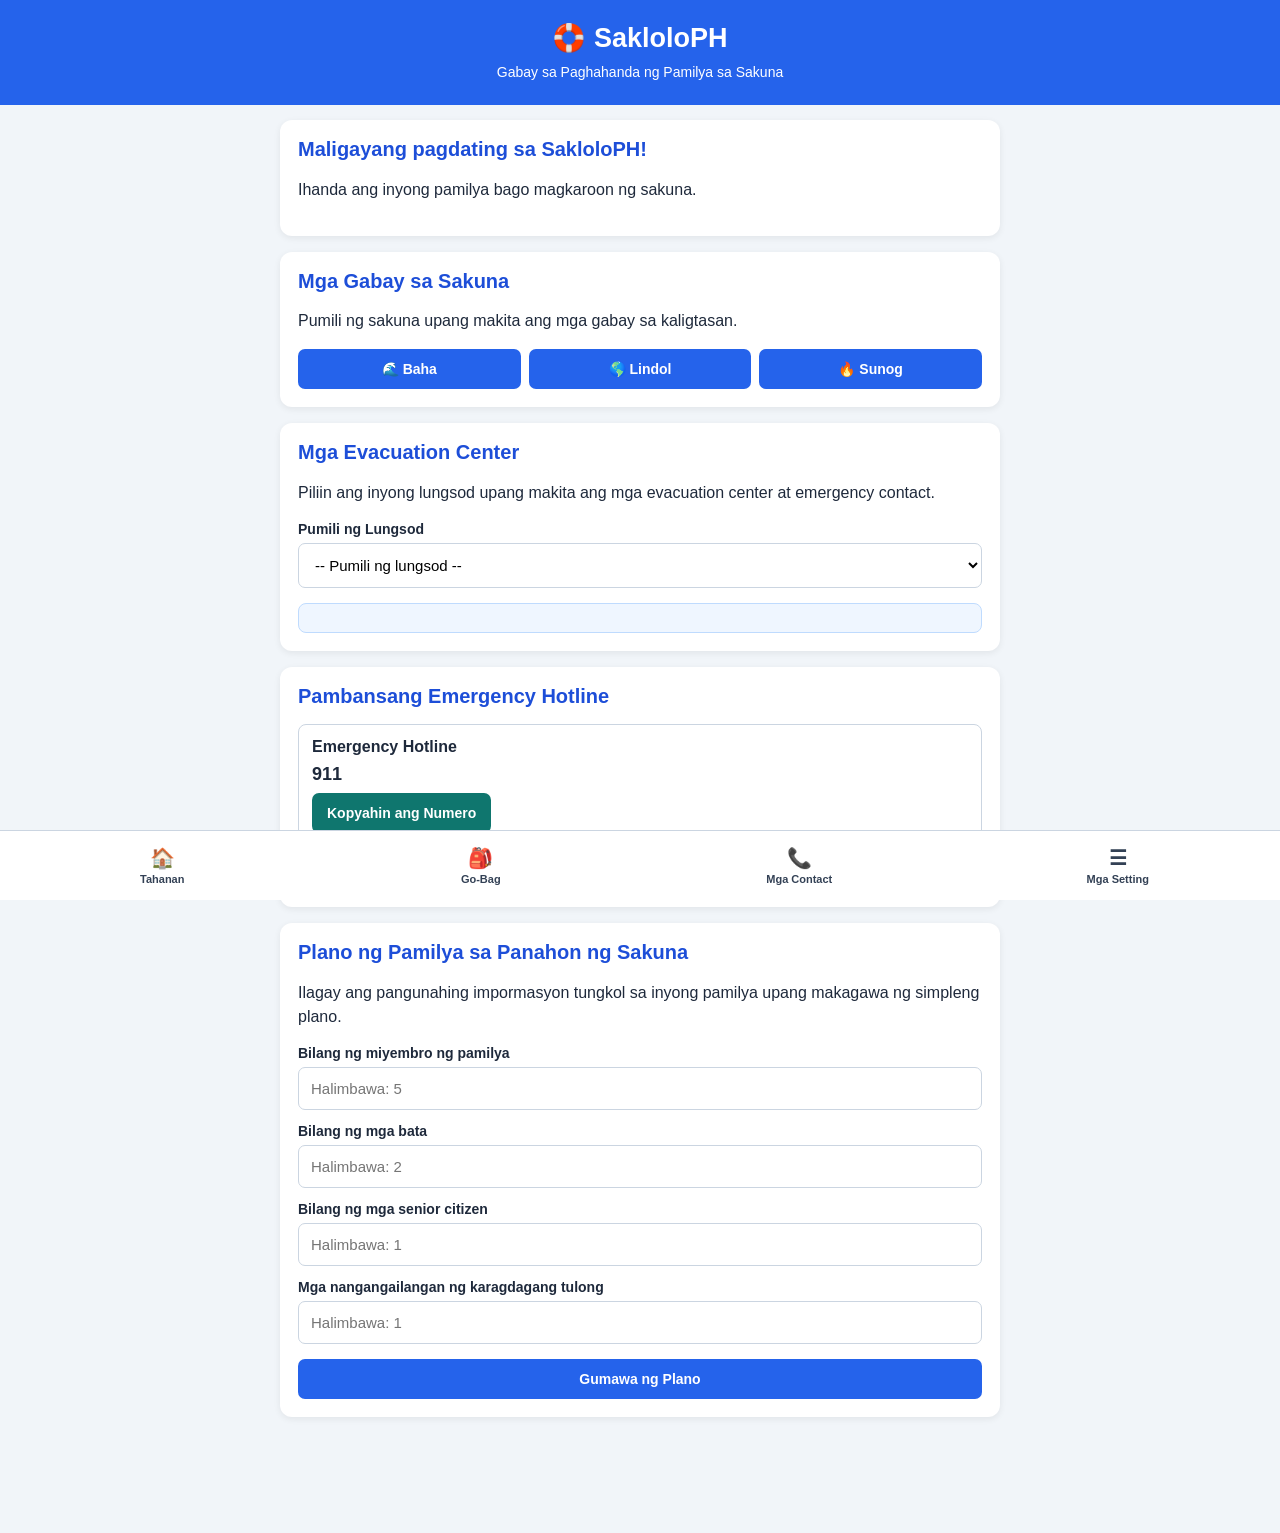
==== SKL App/index.html @ 6798d82d "Add files via upload" ====
<!DOCTYPE html>
<html lang="en">
<head>
    <meta charset="UTF-8">
    <meta name="viewport" content="width=device-width, initial-scale=1.0">
    <meta name="theme-color" content="#2563eb">
    <title>SakloloPH</title>
    <link rel="stylesheet" href="./style.css">
    <link rel="manifest" href="./manifest.json">
</head>

<body>

<header class="app-header">
    <h1>🛟 SakloloPH</h1>
    <p id="app-subtitle">Gabay sa Paghahanda ng Pamilya sa Sakuna</p>
</header>

<main>

    <section id="home-page" class="page active">

        <div class="panel">
            <h2 id="welcome-title">Maligayang pagdating sa SakloloPH!</h2>
            <p id="welcome-description">Ihanda ang inyong pamilya bago magkaroon ng sakuna.</p>
        </div>

        <div class="panel">
            <h2 id="guides-title">Mga Gabay sa Sakuna</h2>
            <p id="guides-description">Pumili ng sakuna upang makita ang mga gabay sa kaligtasan.</p>

            <div class="emergency-buttons">
                <button type="button" onclick="showGuide('flood')" id="flood-button">🌊 Baha</button>
                <button type="button" onclick="showGuide('earthquake')" id="earthquake-button">🌎 Lindol</button>
                <button type="button" onclick="showGuide('fire')" id="fire-button">🔥 Sunog</button>
            </div>

            <div id="guide-result" class="result-box hidden"></div>
        </div>

        <div class="panel">
            <h2 id="centers-title">Mga Evacuation Center</h2>
            <p id="centers-description">Piliin ang inyong lungsod upang makita ang mga evacuation center at kanilang mga emergency contact.</p>

            <label for="city-select" id="city-label">Pumili ng Lungsod</label>

            <select id="city-select" onchange="showCityCenters()">
                <option value="">-- Pumili ng lungsod --</option>
                <option value="makati">Lungsod ng Makati</option>
                <option value="sjdm">Lungsod ng San Jose del Monte, Bulacan</option>
            </select>

            <div id="city-result" class="result-box"></div>
            <div id="center-details" class="result-box hidden"></div>
        </div>

        <div class="panel">
            <h2 id="national-hotlines-title">Pambansang Emergency Hotline</h2>

            <div class="hotline-card">
                <strong id="emergency-hotline-label">Emergency Hotline</strong>
                <p>911</p>
                <button type="button" class="copy-button"
                    onclick="copyText('911')" id="copy-national-button">
                    Kopyahin ang Numero
                </button>
            </div>

            <p class="small-note" id="national-hotline-note">
                Tiyaking tama at napapanahon ang mga numero bago gamitin sa oras ng sakuna.
            </p>
        </div>

        <div class="panel">
            <h2 id="plan-title">Plano ng Pamilya sa Panahon ng Sakuna</h2>
            <p id="plan-description">Ilagay ang pangunahing impormasyon tungkol sa inyong pamilya upang makagawa ng simpleng plano.</p>

            <label for="family-count" id="family-label">Bilang ng miyembro ng pamilya</label>
            <input type="number" id="family-count" min="1" placeholder="Halimbawa: 5">

            <label for="children-count" id="children-label">Bilang ng mga bata</label>
            <input type="number" id="children-count" min="0" placeholder="Halimbawa: 2">

            <label for="elderly-count" id="elderly-label">Bilang ng mga senior citizen</label>
            <input type="number" id="elderly-count" min="0" placeholder="Halimbawa: 1">

            <label for="assistance-count" id="assistance-label">Mga nangangailangan ng karagdagang tulong</label>
            <input type="number" id="assistance-count" min="0" placeholder="Halimbawa: 1">

            <button type="button" onclick="generatePlan()" id="generate-plan-button">
                Gumawa ng Plano
            </button>

            <div id="plan-result" class="result-box hidden"></div>
        </div>

    </section>


    <section id="gobag-page" class="page">

        <div class="panel">
            <h2 id="gobag-title">🎒 Checklist ng Emergency Go-Bag</h2>
            <p id="gobag-description">Lagyan ng tsek ang mga gamit na mayroon na kayo. Awtomatikong mase-save ang inyong progreso sa device na ito.</p>

            <div class="progress-area">
                <p id="gobag-progress">0 na gamit ang naihanda</p>
                <div class="progress-track">
                    <div id="gobag-progress-bar"></div>
                </div>
            </div>

            <div class="checklist">
                <h3 id="food-heading">Pagkain at Tubig</h3>
                <label><input type="checkbox" data-en="Drinking water" data-fil="Inuming tubig"> Inuming tubig</label>
                <label><input type="checkbox" data-en="Ready-to-eat food" data-fil="Pagkaing hindi na kailangang lutuin"> Pagkaing hindi na kailangang lutuin</label>
                <label><input type="checkbox" data-en="Biscuits or energy bars" data-fil="Biskwit o energy bar"> Biskwit o energy bar</label>
                <label><input type="checkbox" data-en="Can opener and utensils" data-fil="Pambukas ng de-lata at mga kubyertos"> Pambukas ng de-lata at mga kubyertos</label>

                <h3 id="health-heading">Kalusugan at Kaligtasan</h3>
                <label><input type="checkbox" data-en="First-aid kit" data-fil="Kagamitang pangunang lunas"> Kagamitang pangunang lunas</label>
                <label><input type="checkbox" data-en="Personal medicines" data-fil="Mga personal na gamot"> Mga personal na gamot</label>
                <label><input type="checkbox" data-en="Face masks" data-fil="Mga face mask"> Mga face mask</label>
                <label><input type="checkbox" data-en="Alcohol or hand sanitizer" data-fil="Alkohol o hand sanitizer"> Alkohol o hand sanitizer</label>
                <label><input type="checkbox" data-en="Hygiene supplies" data-fil="Mga gamit sa personal na kalinisan"> Mga gamit sa personal na kalinisan</label>

                <h3 id="equipment-heading">Mga Kagamitang Pang-emergency</h3>
                <label><input type="checkbox" data-en="Flashlight" data-fil="Flashlight"> Flashlight</label>
                <label><input type="checkbox" data-en="Extra batteries" data-fil="Ekstrang baterya"> Ekstrang baterya</label>
                <label><input type="checkbox" data-en="Power bank" data-fil="Power bank"> Power bank</label>
                <label><input type="checkbox" data-en="Whistle" data-fil="Pito"> Pito</label>
                <label><input type="checkbox" data-en="Battery-powered radio" data-fil="Radyo na de-baterya"> Radyo na de-baterya</label>

                <h3 id="documents-heading">Mahahalagang Dokumento at Personal na Gamit</h3>
                <label><input type="checkbox" data-en="Copies of important documents" data-fil="Mga kopya ng mahahalagang dokumento"> Mga kopya ng mahahalagang dokumento</label>
                <label><input type="checkbox" data-en="Emergency contact list" data-fil="Listahan ng emergency contact"> Listahan ng emergency contact</label>
                <label><input type="checkbox" data-en="Extra clothes" data-fil="Ekstrang damit"> Ekstrang damit</label>
                <label><input type="checkbox" data-en="Cash in small bills" data-fil="Pera na may maliliit na denominasyon"> Pera na may maliliit na denominasyon</label>
                <label><input type="checkbox" data-en="Waterproof bag" data-fil="Supot o bag na hindi pinapasok ng tubig"> Supot o bag na hindi pinapasok ng tubig</label>
            </div>

            <button type="button" class="secondary-button" onclick="resetGoBag()" id="reset-gobag-button">
                I-reset ang Checklist
            </button>
        </div>

    </section>


    <section id="contacts-page" class="page">

        <div class="panel">
            <h2 id="contacts-title">📞 Mga Emergency Contact ng Pamilya</h2>
            <p id="contacts-description">I-save ang mahahalagang numero ng inyong pamilya at mga pinagkakatiwalaang tao.</p>

            <form id="contact-form">
                <label for="contact-name" id="contact-name-label">Pangalan</label>
                <input type="text" id="contact-name" required placeholder="Halimbawa: Nanay">

                <label for="contact-number" id="contact-number-label">Numero ng Telepono</label>
                <input type="tel" id="contact-number" required placeholder="Halimbawa: 09XXXXXXXXX">

                <label for="contact-relationship" id="contact-relationship-label">Relasyon</label>
                <input type="text" id="contact-relationship" placeholder="Halimbawa: Magulang">

                <button type="submit" id="add-contact-button">Magdagdag ng Contact</button>
            </form>

            <div id="contact-list"></div>
        </div>

    </section>


    <section id="settings-page" class="page">

        <div class="panel">
            <h2 id="settings-title">⚙️ Mga Setting</h2>

            <label for="language-select" id="language-label">Wika / Language</label>

            <select id="language-select" onchange="changeLanguage()">
                <option value="en">English</option>
                <option value="fil">Filipino</option>
            </select>
        </div>

        <div class="panel">
            <h2 id="about-title">Tungkol sa SakloloPH</h2>
            <p id="about-description">
                Ang SakloloPH ay isang offline na gabay sa paghahanda ng pamilya sa panahon ng sakuna. Nagbibigay ito ng mga gabay sa kaligtasan, plano ng pamilya, checklist ng Go-Bag, at mga emergency contact.
            </p>
            <p id="about-warning">
                Ito ay isang prototype para sa proyekto ng mag-aaral. Kailangang kumpirmahin sa lokal na pamahalaan ang mga lokasyon ng evacuation center at mga numero ng hotline.
            </p>
        </div>

        <div class="panel">
            <h2 id="offline-title">Paggamit Nang Walang Internet</h2>
            <p id="offline-description">
                Buksan muna ang app habang may internet upang ma-save ang mga pangunahing file nito.
            </p>
            <p id="offline-storage">
                Ang mga contact, piniling wika, at progreso ng Go-Bag ay naka-save sa browser ng device na ito.
            </p>
        </div>

    </section>

</main>


<nav class="bottom-nav">
    <button type="button" onclick="showPage('home-page')">
        🏠<span id="nav-home">Home</span>
    </button>

    <button type="button" onclick="showPage('gobag-page')">
        🎒<span id="nav-gobag">Go-Bag</span>
    </button>

    <button type="button" onclick="showPage('contacts-page')">
        📞<span id="nav-contacts">Contacts</span>
    </button>

    <button type="button" onclick="showPage('settings-page')">
        ☰<span id="nav-settings">Settings</span>
    </button>
</nav>

<script src="./script.js"></script>

</body>
</html>
---- SKL App/style.css ----
* {
    box-sizing: border-box;
}

body {
    margin: 0;
    padding: 0;
    padding-bottom: 85px;
    font-family: Arial, sans-serif;
    background: #f1f5f9;
    color: #1e293b;
}

.app-header {
    background: #2563eb;
    color: white;
    text-align: center;
    padding: 22px 15px;
}

.app-header h1 {
    margin: 0;
    font-size: 27px;
}

.app-header p {
    margin: 8px 0 0;
    font-size: 14px;
}

main {
    max-width: 750px;
    margin: auto;
    padding: 15px;
}

.page {
    display: none;
}

.page.active {
    display: block;
}

.panel {
    background: white;
    padding: 18px;
    margin-bottom: 16px;
    border-radius: 12px;
    box-shadow: 0 2px 7px rgba(0, 0, 0, 0.07);
}

.panel h2 {
    margin-top: 0;
    color: #1d4ed8;
    font-size: 20px;
}

.panel h3 {
    color: #1e40af;
    margin-top: 22px;
}

p {
    line-height: 1.5;
}

label {
    display: block;
    margin-top: 13px;
    margin-bottom: 6px;
    font-weight: bold;
    font-size: 14px;
}

input,
select {
    width: 100%;
    padding: 12px;
    border: 1px solid #cbd5e1;
    border-radius: 7px;
    font-size: 15px;
    background: white;
}

button {
    border: none;
    background: #2563eb;
    color: white;
    padding: 12px 15px;
    border-radius: 7px;
    cursor: pointer;
    font-size: 14px;
    font-weight: bold;
}

button:hover {
    background: #1d4ed8;
}

button:active {
    transform: scale(0.98);
}

.panel > button,
form button {
    margin-top: 15px;
    width: 100%;
}

.emergency-buttons {
    display: flex;
    flex-wrap: wrap;
    gap: 8px;
    margin-top: 15px;
}

.emergency-buttons button {
    flex: 1;
    min-width: 95px;
}

.result-box {
    margin-top: 15px;
    padding: 14px;
    border-radius: 8px;
    background: #eff6ff;
    border: 1px solid #bfdbfe;
    line-height: 1.6;
}

.hidden {
    display: none !important;
}

.result-box h3 {
    margin-top: 0;
}

.center-card,
.hotline-card,
.contact-card {
    background: white;
    border: 1px solid #cbd5e1;
    padding: 13px;
    margin-top: 10px;
    border-radius: 8px;
}

.center-card button {
    width: 100%;
    margin-top: 10px;
}

.hotline-card p {
    margin: 5px 0;
    font-size: 18px;
    font-weight: bold;
}

.small-note {
    color: #64748b;
    font-size: 12px;
}

.hotline-actions {
    display: flex;
    flex-wrap: wrap;
    gap: 8px;
    margin-top: 10px;
}

.hotline-actions button {
    flex: 1;
}

.copy-button {
    background: #0f766e;
}

.copy-button:hover {
    background: #115e59;
}

.call-button {
    background: #15803d;
}

.call-button:hover {
    background: #166534;
}

.secondary-button {
    background: #64748b;
}

.secondary-button:hover {
    background: #475569;
}

.status {
    display: inline-block;
    background: #fef3c7;
    color: #92400e;
    padding: 4px 8px;
    border-radius: 5px;
    font-size: 12px;
    font-weight: bold;
}

.checklist label {
    display: flex;
    align-items: center;
    gap: 10px;
    background: #f8fafc;
    padding: 11px;
    border-radius: 7px;
    margin-top: 8px;
    font-weight: normal;
}

.checklist input {
    width: 18px;
    height: 18px;
    flex-shrink: 0;
}

.checklist label:has(input:checked) {
    background: #dcfce7;
}

.progress-area {
    margin: 18px 0;
}

.progress-track {
    width: 100%;
    height: 12px;
    background: #e2e8f0;
    border-radius: 10px;
    overflow: hidden;
}

#gobag-progress-bar {
    width: 0;
}

#gobag-progress-bar {
    height: 100%;
    width: 0%;
    background: #16a34a;
    transition: width 0.2s;
}

.contact-card {
    display: flex;
    flex-direction: column;
    gap: 7px;
}

.contact-card button {
    width: 100%;
}

.delete-button {
    background: #dc2626;
}

.delete-button:hover {
    background: #b91c1c;
}

.bottom-nav {
    position: fixed;
    bottom: 0;
    left: 0;
    width: 100%;
    display: flex;
    justify-content: space-around;
    background: white;
    border-top: 1px solid #cbd5e1;
    padding: 8px 3px;
    z-index: 1000;
}

.bottom-nav button {
    flex: 1;
    min-width: 0;
    background: transparent;
    color: #334155;
    padding: 7px 2px;
    font-size: 20px;
    border-radius: 6px;
}

.bottom-nav button:hover {
    background: #eff6ff;
    color: #1d4ed8;
}

.bottom-nav span {
    display: block;
    font-size: 11px;
    margin-top: 3px;
}

@media (max-width: 480px) {
    main {
        padding: 10px;
    }

    .panel {
        padding: 15px;
    }

    .emergency-buttons {
        flex-direction: column;
    }

    .emergency-buttons button {
        width: 100%;
    }
}
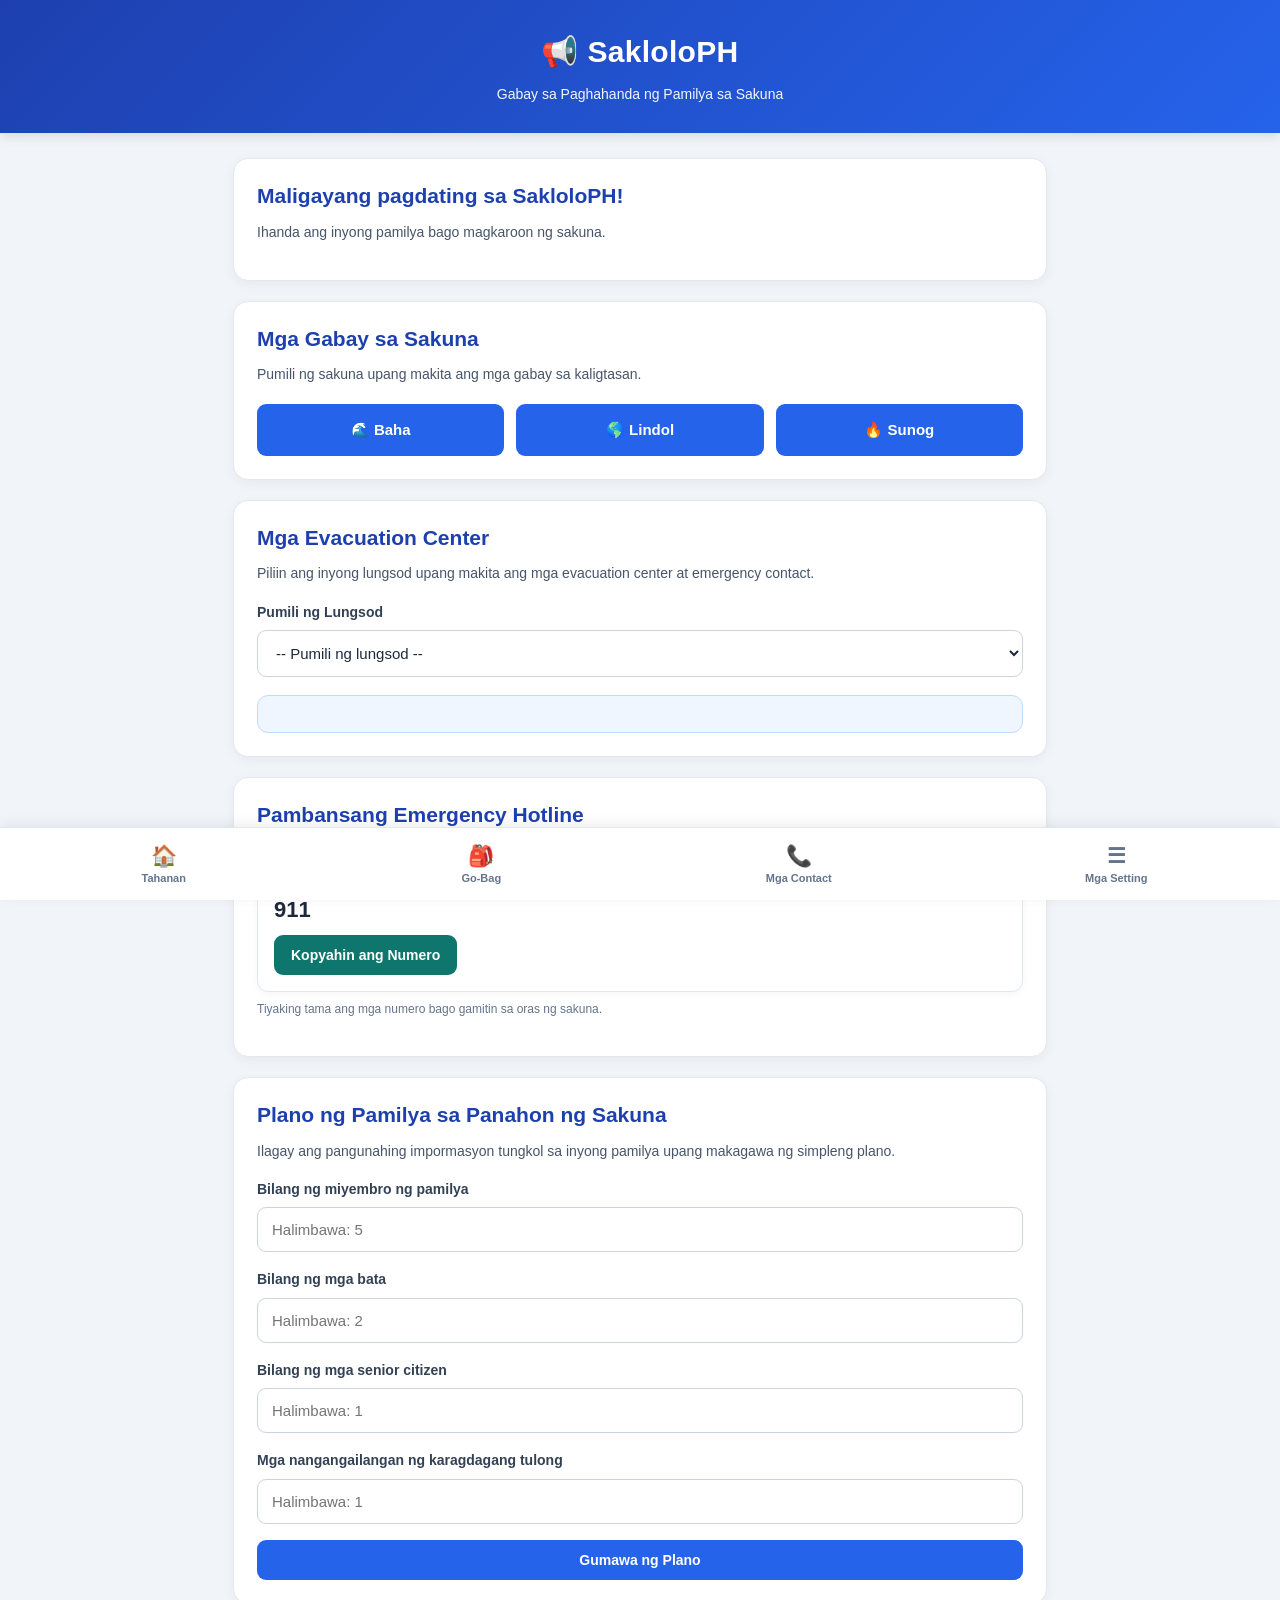
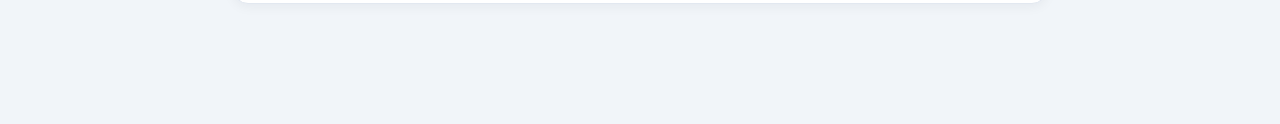
==== commit c48ec467: "Add files via upload" ====
--- a/SKL App/index.html
+++ b/SKL App/index.html
@@ -1,235 +1,401 @@
 
 <!DOCTYPE html>
-<html lang="en">
+<html lang="fil">
 <head>
     <meta charset="UTF-8">
     <meta name="viewport" content="width=device-width, initial-scale=1.0">
+
+    <title>SakloloPH - Gabay sa Paghahanda sa Sakuna</title>
+
     <meta name="theme-color" content="#2563eb">
-    <title>SakloloPH</title>
-    <link rel="stylesheet" href="./style.css">
+    <meta name="description" content="Offline na gabay sa paghahanda ng pamilya sa panahon ng sakuna.">
+
+    <!-- App installation -->
     <link rel="manifest" href="./manifest.json">
+    <link rel="apple-touch-icon" href="./icons/icon-192.png">
+
+    <!-- Main stylesheet -->
+    <link rel="stylesheet" href="./style.css?v=2">
 </head>
 
 <body>
 
-<header class="app-header">
-    <h1>🛟 SakloloPH</h1>
-    <p id="app-subtitle">Gabay sa Paghahanda ng Pamilya sa Sakuna</p>
-</header>
-
-<main>
-
-    <section id="home-page" class="page active">
-
-        <div class="panel">
-            <h2 id="welcome-title">Maligayang pagdating sa SakloloPH!</h2>
-            <p id="welcome-description">Ihanda ang inyong pamilya bago magkaroon ng sakuna.</p>
-        </div>
-
-        <div class="panel">
-            <h2 id="guides-title">Mga Gabay sa Sakuna</h2>
-            <p id="guides-description">Pumili ng sakuna upang makita ang mga gabay sa kaligtasan.</p>
-
-            <div class="emergency-buttons">
-                <button type="button" onclick="showGuide('flood')" id="flood-button">🌊 Baha</button>
-                <button type="button" onclick="showGuide('earthquake')" id="earthquake-button">🌎 Lindol</button>
-                <button type="button" onclick="showGuide('fire')" id="fire-button">🔥 Sunog</button>
-            </div>
-
-            <div id="guide-result" class="result-box hidden"></div>
-        </div>
-
-        <div class="panel">
-            <h2 id="centers-title">Mga Evacuation Center</h2>
-            <p id="centers-description">Piliin ang inyong lungsod upang makita ang mga evacuation center at kanilang mga emergency contact.</p>
-
-            <label for="city-select" id="city-label">Pumili ng Lungsod</label>
-
-            <select id="city-select" onchange="showCityCenters()">
-                <option value="">-- Pumili ng lungsod --</option>
-                <option value="makati">Lungsod ng Makati</option>
-                <option value="sjdm">Lungsod ng San Jose del Monte, Bulacan</option>
-            </select>
-
-            <div id="city-result" class="result-box"></div>
-            <div id="center-details" class="result-box hidden"></div>
-        </div>
-
-        <div class="panel">
-            <h2 id="national-hotlines-title">Pambansang Emergency Hotline</h2>
-
-            <div class="hotline-card">
-                <strong id="emergency-hotline-label">Emergency Hotline</strong>
-                <p>911</p>
-                <button type="button" class="copy-button"
-                    onclick="copyText('911')" id="copy-national-button">
-                    Kopyahin ang Numero
+    <!-- HEADER -->
+    <header class="app-header">
+        <h1>📢 SakloloPH</h1>
+        <p id="app-subtitle">Gabay sa Paghahanda ng Pamilya sa Sakuna</p>
+    </header>
+
+    <main>
+
+        <!-- HOME PAGE -->
+        <section id="home-page" class="page active">
+
+            <div class="panel">
+                <h2 id="welcome-title">Maligayang pagdating sa SakloloPH!</h2>
+                <p id="welcome-description">
+                    Ihanda ang inyong pamilya bago magkaroon ng sakuna.
+                </p>
+            </div>
+
+            <!-- EMERGENCY GUIDES -->
+            <div class="panel">
+                <h2 id="guides-title">Mga Gabay sa Sakuna</h2>
+                <p id="guides-description">
+                    Pumili ng sakuna upang makita ang mga gabay sa kaligtasan.
+                </p>
+
+                <div class="emergency-buttons">
+                    <button type="button" onclick="showGuide('flood')" id="flood-button">
+                        🌊 Baha
+                    </button>
+
+                    <button type="button" onclick="showGuide('earthquake')" id="earthquake-button">
+                        🌎 Lindol
+                    </button>
+
+                    <button type="button" onclick="showGuide('fire')" id="fire-button">
+                        🔥 Sunog
+                    </button>
+                </div>
+
+                <div id="guide-result" class="result-box hidden"></div>
+            </div>
+
+            <!-- EVACUATION CENTERS -->
+            <div class="panel">
+                <h2 id="centers-title">Mga Evacuation Center</h2>
+                <p id="centers-description">
+                    Piliin ang inyong lungsod upang makita ang mga evacuation center at kanilang mga emergency contact.
+                </p>
+
+                <label for="city-select" id="city-label">
+                    Pumili ng Lungsod
+                </label>
+
+                <select id="city-select" onchange="showCityCenters()">
+                    <option value="">-- Pumili ng lungsod --</option>
+                    <option value="makati">Lungsod ng Makati</option>
+                    <option value="sjdm">Lungsod ng San Jose del Monte, Bulacan</option>
+                </select>
+
+                <div id="city-result" class="result-box"></div>
+                <div id="center-details" class="result-box hidden"></div>
+            </div>
+
+            <!-- NATIONAL HOTLINE -->
+            <div class="panel">
+                <h2 id="national-hotlines-title">
+                    Pambansang Emergency Hotline
+                </h2>
+
+                <div class="hotline-card">
+                    <strong id="emergency-hotline-label">Emergency Hotline</strong>
+                    <p>911</p>
+
+                    <button
+                        type="button"
+                        class="copy-button"
+                        onclick="copyText('911')"
+                        id="copy-national-button">
+                        Kopyahin ang Numero
+                    </button>
+                </div>
+
+                <p class="small-note" id="national-hotline-note">
+                    Tiyaking tama at napapanahon ang mga numero bago gamitin sa oras ng sakuna.
+                </p>
+            </div>
+
+            <!-- FAMILY EMERGENCY PLAN -->
+            <div class="panel">
+                <h2 id="plan-title">
+                    Plano ng Pamilya sa Panahon ng Sakuna
+                </h2>
+
+                <p id="plan-description">
+                    Ilagay ang pangunahing impormasyon tungkol sa inyong pamilya upang makagawa ng simpleng plano.
+                </p>
+
+                <label for="family-count" id="family-label">
+                    Bilang ng miyembro ng pamilya
+                </label>
+                <input type="number" id="family-count" min="1" placeholder="Halimbawa: 5">
+
+                <label for="children-count" id="children-label">
+                    Bilang ng mga bata
+                </label>
+                <input type="number" id="children-count" min="0" placeholder="Halimbawa: 2">
+
+                <label for="elderly-count" id="elderly-label">
+                    Bilang ng mga senior citizen
+                </label>
+                <input type="number" id="elderly-count" min="0" placeholder="Halimbawa: 1">
+
+                <label for="assistance-count" id="assistance-label">
+                    Mga nangangailangan ng karagdagang tulong
+                </label>
+                <input type="number" id="assistance-count" min="0" placeholder="Halimbawa: 1">
+
+                <button
+                    type="button"
+                    onclick="generatePlan()"
+                    id="generate-plan-button">
+                    Gumawa ng Plano
                 </button>
-            </div>
-
-            <p class="small-note" id="national-hotline-note">
-                Tiyaking tama at napapanahon ang mga numero bago gamitin sa oras ng sakuna.
-            </p>
-        </div>
-
-        <div class="panel">
-            <h2 id="plan-title">Plano ng Pamilya sa Panahon ng Sakuna</h2>
-            <p id="plan-description">Ilagay ang pangunahing impormasyon tungkol sa inyong pamilya upang makagawa ng simpleng plano.</p>
-
-            <label for="family-count" id="family-label">Bilang ng miyembro ng pamilya</label>
-            <input type="number" id="family-count" min="1" placeholder="Halimbawa: 5">
-
-            <label for="children-count" id="children-label">Bilang ng mga bata</label>
-            <input type="number" id="children-count" min="0" placeholder="Halimbawa: 2">
-
-            <label for="elderly-count" id="elderly-label">Bilang ng mga senior citizen</label>
-            <input type="number" id="elderly-count" min="0" placeholder="Halimbawa: 1">
-
-            <label for="assistance-count" id="assistance-label">Mga nangangailangan ng karagdagang tulong</label>
-            <input type="number" id="assistance-count" min="0" placeholder="Halimbawa: 1">
-
-            <button type="button" onclick="generatePlan()" id="generate-plan-button">
-                Gumawa ng Plano
-            </button>
-
-            <div id="plan-result" class="result-box hidden"></div>
-        </div>
-
-    </section>
-
-
-    <section id="gobag-page" class="page">
-
-        <div class="panel">
-            <h2 id="gobag-title">🎒 Checklist ng Emergency Go-Bag</h2>
-            <p id="gobag-description">Lagyan ng tsek ang mga gamit na mayroon na kayo. Awtomatikong mase-save ang inyong progreso sa device na ito.</p>
-
-            <div class="progress-area">
-                <p id="gobag-progress">0 na gamit ang naihanda</p>
-                <div class="progress-track">
-                    <div id="gobag-progress-bar"></div>
+
+                <div id="plan-result" class="result-box hidden"></div>
+            </div>
+
+        </section>
+
+        <!-- GO-BAG PAGE -->
+        <section id="gobag-page" class="page">
+
+            <div class="panel">
+                <h2 id="gobag-title">🎒 Checklist ng Emergency Go-Bag</h2>
+
+                <p id="gobag-description">
+                    Lagyan ng tsek ang mga gamit na mayroon na kayo. Awtomatikong mase-save ang inyong progreso sa device na ito.
+                </p>
+
+                <div class="progress-area">
+                    <p id="gobag-progress">0 na gamit ang naihanda</p>
+
+                    <div class="progress-track">
+                        <div id="gobag-progress-bar"></div>
+                    </div>
                 </div>
-            </div>
-
-            <div class="checklist">
-                <h3 id="food-heading">Pagkain at Tubig</h3>
-                <label><input type="checkbox" data-en="Drinking water" data-fil="Inuming tubig"> Inuming tubig</label>
-                <label><input type="checkbox" data-en="Ready-to-eat food" data-fil="Pagkaing hindi na kailangang lutuin"> Pagkaing hindi na kailangang lutuin</label>
-                <label><input type="checkbox" data-en="Biscuits or energy bars" data-fil="Biskwit o energy bar"> Biskwit o energy bar</label>
-                <label><input type="checkbox" data-en="Can opener and utensils" data-fil="Pambukas ng de-lata at mga kubyertos"> Pambukas ng de-lata at mga kubyertos</label>
-
-                <h3 id="health-heading">Kalusugan at Kaligtasan</h3>
-                <label><input type="checkbox" data-en="First-aid kit" data-fil="Kagamitang pangunang lunas"> Kagamitang pangunang lunas</label>
-                <label><input type="checkbox" data-en="Personal medicines" data-fil="Mga personal na gamot"> Mga personal na gamot</label>
-                <label><input type="checkbox" data-en="Face masks" data-fil="Mga face mask"> Mga face mask</label>
-                <label><input type="checkbox" data-en="Alcohol or hand sanitizer" data-fil="Alkohol o hand sanitizer"> Alkohol o hand sanitizer</label>
-                <label><input type="checkbox" data-en="Hygiene supplies" data-fil="Mga gamit sa personal na kalinisan"> Mga gamit sa personal na kalinisan</label>
-
-                <h3 id="equipment-heading">Mga Kagamitang Pang-emergency</h3>
-                <label><input type="checkbox" data-en="Flashlight" data-fil="Flashlight"> Flashlight</label>
-                <label><input type="checkbox" data-en="Extra batteries" data-fil="Ekstrang baterya"> Ekstrang baterya</label>
-                <label><input type="checkbox" data-en="Power bank" data-fil="Power bank"> Power bank</label>
-                <label><input type="checkbox" data-en="Whistle" data-fil="Pito"> Pito</label>
-                <label><input type="checkbox" data-en="Battery-powered radio" data-fil="Radyo na de-baterya"> Radyo na de-baterya</label>
-
-                <h3 id="documents-heading">Mahahalagang Dokumento at Personal na Gamit</h3>
-                <label><input type="checkbox" data-en="Copies of important documents" data-fil="Mga kopya ng mahahalagang dokumento"> Mga kopya ng mahahalagang dokumento</label>
-                <label><input type="checkbox" data-en="Emergency contact list" data-fil="Listahan ng emergency contact"> Listahan ng emergency contact</label>
-                <label><input type="checkbox" data-en="Extra clothes" data-fil="Ekstrang damit"> Ekstrang damit</label>
-                <label><input type="checkbox" data-en="Cash in small bills" data-fil="Pera na may maliliit na denominasyon"> Pera na may maliliit na denominasyon</label>
-                <label><input type="checkbox" data-en="Waterproof bag" data-fil="Supot o bag na hindi pinapasok ng tubig"> Supot o bag na hindi pinapasok ng tubig</label>
-            </div>
-
-            <button type="button" class="secondary-button" onclick="resetGoBag()" id="reset-gobag-button">
-                I-reset ang Checklist
-            </button>
-        </div>
-
-    </section>
-
-
-    <section id="contacts-page" class="page">
-
-        <div class="panel">
-            <h2 id="contacts-title">📞 Mga Emergency Contact ng Pamilya</h2>
-            <p id="contacts-description">I-save ang mahahalagang numero ng inyong pamilya at mga pinagkakatiwalaang tao.</p>
-
-            <form id="contact-form">
-                <label for="contact-name" id="contact-name-label">Pangalan</label>
-                <input type="text" id="contact-name" required placeholder="Halimbawa: Nanay">
-
-                <label for="contact-number" id="contact-number-label">Numero ng Telepono</label>
-                <input type="tel" id="contact-number" required placeholder="Halimbawa: 09XXXXXXXXX">
-
-                <label for="contact-relationship" id="contact-relationship-label">Relasyon</label>
-                <input type="text" id="contact-relationship" placeholder="Halimbawa: Magulang">
-
-                <button type="submit" id="add-contact-button">Magdagdag ng Contact</button>
-            </form>
-
-            <div id="contact-list"></div>
-        </div>
-
-    </section>
-
-
-    <section id="settings-page" class="page">
-
-        <div class="panel">
-            <h2 id="settings-title">⚙️ Mga Setting</h2>
-
-            <label for="language-select" id="language-label">Wika / Language</label>
-
-            <select id="language-select" onchange="changeLanguage()">
-                <option value="en">English</option>
-                <option value="fil">Filipino</option>
-            </select>
-        </div>
-
-        <div class="panel">
-            <h2 id="about-title">Tungkol sa SakloloPH</h2>
-            <p id="about-description">
-                Ang SakloloPH ay isang offline na gabay sa paghahanda ng pamilya sa panahon ng sakuna. Nagbibigay ito ng mga gabay sa kaligtasan, plano ng pamilya, checklist ng Go-Bag, at mga emergency contact.
-            </p>
-            <p id="about-warning">
-                Ito ay isang prototype para sa proyekto ng mag-aaral. Kailangang kumpirmahin sa lokal na pamahalaan ang mga lokasyon ng evacuation center at mga numero ng hotline.
-            </p>
-        </div>
-
-        <div class="panel">
-            <h2 id="offline-title">Paggamit Nang Walang Internet</h2>
-            <p id="offline-description">
-                Buksan muna ang app habang may internet upang ma-save ang mga pangunahing file nito.
-            </p>
-            <p id="offline-storage">
-                Ang mga contact, piniling wika, at progreso ng Go-Bag ay naka-save sa browser ng device na ito.
-            </p>
-        </div>
-
-    </section>
-
-</main>
-
-
-<nav class="bottom-nav">
-    <button type="button" onclick="showPage('home-page')">
-        🏠<span id="nav-home">Home</span>
-    </button>
-
-    <button type="button" onclick="showPage('gobag-page')">
-        🎒<span id="nav-gobag">Go-Bag</span>
-    </button>
-
-    <button type="button" onclick="showPage('contacts-page')">
-        📞<span id="nav-contacts">Contacts</span>
-    </button>
-
-    <button type="button" onclick="showPage('settings-page')">
-        ☰<span id="nav-settings">Settings</span>
-    </button>
-</nav>
-
-<script src="./script.js"></script>
+
+                <div class="checklist">
+
+                    <h3 id="food-heading">Pagkain at Tubig</h3>
+
+                    <label>
+                        <input type="checkbox" data-en="Drinking water" data-fil="Inuming tubig">
+                        Inuming tubig
+                    </label>
+
+                    <label>
+                        <input type="checkbox" data-en="Ready-to-eat food" data-fil="Pagkaing hindi na kailangang lutuin">
+                        Pagkaing hindi na kailangang lutuin
+                    </label>
+
+                    <label>
+                        <input type="checkbox" data-en="Biscuits or energy bars" data-fil="Biskwit o energy bar">
+                        Biskwit o energy bar
+                    </label>
+
+                    <label>
+                        <input type="checkbox" data-en="Can opener and utensils" data-fil="Pambukas ng de-lata at mga kubyertos">
+                        Pambukas ng de-lata at mga kubyertos
+                    </label>
+
+                    <h3 id="health-heading">Kalusugan at Kaligtasan</h3>
+
+                    <label>
+                        <input type="checkbox" data-en="First-aid kit" data-fil="Kagamitang pangunang lunas">
+                        Kagamitang pangunang lunas
+                    </label>
+
+                    <label>
+                        <input type="checkbox" data-en="Personal medicines" data-fil="Mga personal na gamot">
+                        Mga personal na gamot
+                    </label>
+
+                    <label>
+                        <input type="checkbox" data-en="Face masks" data-fil="Mga face mask">
+                        Mga face mask
+                    </label>
+
+                    <label>
+                        <input type="checkbox" data-en="Alcohol or hand sanitizer" data-fil="Alkohol o hand sanitizer">
+                        Alkohol o hand sanitizer
+                    </label>
+
+                    <label>
+                        <input type="checkbox" data-en="Hygiene supplies" data-fil="Mga gamit sa personal na kalinisan">
+                        Mga gamit sa personal na kalinisan
+                    </label>
+
+                    <h3 id="equipment-heading">Mga Kagamitang Pang-emergency</h3>
+
+                    <label>
+                        <input type="checkbox" data-en="Flashlight" data-fil="Flashlight">
+                        Flashlight
+                    </label>
+
+                    <label>
+                        <input type="checkbox" data-en="Extra batteries" data-fil="Ekstrang baterya">
+                        Ekstrang baterya
+                    </label>
+
+                    <label>
+                        <input type="checkbox" data-en="Power bank" data-fil="Power bank">
+                        Power bank
+                    </label>
+
+                    <label>
+                        <input type="checkbox" data-en="Whistle" data-fil="Pito">
+                        Pito
+                    </label>
+
+                    <label>
+                        <input type="checkbox" data-en="Battery-powered radio" data-fil="Radyo na de-baterya">
+                        Radyo na de-baterya
+                    </label>
+
+                    <h3 id="documents-heading">
+                        Mahahalagang Dokumento at Personal na Gamit
+                    </h3>
+
+                    <label>
+                        <input type="checkbox" data-en="Copies of important documents" data-fil="Mga kopya ng mahahalagang dokumento">
+                        Mga kopya ng mahahalagang dokumento
+                    </label>
+
+                    <label>
+                        <input type="checkbox" data-en="Emergency contact list" data-fil="Listahan ng emergency contact">
+                        Listahan ng emergency contact
+                    </label>
+
+                    <label>
+                        <input type="checkbox" data-en="Extra clothes" data-fil="Ekstrang damit">
+                        Ekstrang damit
+                    </label>
+
+                    <label>
+                        <input type="checkbox" data-en="Cash in small bills" data-fil="Pera na may maliliit na denominasyon">
+                        Pera na may maliliit na denominasyon
+                    </label>
+
+                    <label>
+                        <input type="checkbox" data-en="Waterproof bag" data-fil="Supot o bag na hindi pinapasok ng tubig">
+                        Supot o bag na hindi pinapasok ng tubig
+                    </label>
+
+                </div>
+
+                <button
+                    type="button"
+                    class="secondary-button"
+                    onclick="resetGoBag()"
+                    id="reset-gobag-button">
+                    I-reset ang Checklist
+                </button>
+            </div>
+
+        </section>
+
+        <!-- CONTACTS PAGE -->
+        <section id="contacts-page" class="page">
+
+            <div class="panel">
+                <h2 id="contacts-title">📞 Mga Emergency Contact ng Pamilya</h2>
+
+                <p id="contacts-description">
+                    I-save ang mahahalagang numero ng inyong pamilya at mga pinagkakatiwalaang tao.
+                </p>
+
+                <form id="contact-form">
+
+                    <label for="contact-name" id="contact-name-label">
+                        Pangalan
+                    </label>
+                    <input type="text" id="contact-name" required placeholder="Halimbawa: Nanay">
+
+                    <label for="contact-number" id="contact-number-label">
+                        Numero ng Telepono
+                    </label>
+                    <input type="tel" id="contact-number" required placeholder="Halimbawa: 09XXXXXXXXX">
+
+                    <label for="contact-relationship" id="contact-relationship-label">
+                        Relasyon
+                    </label>
+                    <input type="text" id="contact-relationship" placeholder="Halimbawa: Magulang">
+
+                    <button type="submit" id="add-contact-button">
+                        Magdagdag ng Contact
+                    </button>
+
+                </form>
+
+                <div id="contact-list"></div>
+            </div>
+
+        </section>
+
+        <!-- SETTINGS PAGE -->
+        <section id="settings-page" class="page">
+
+            <div class="panel">
+                <h2 id="settings-title">⚙️ Mga Setting</h2>
+
+                <label for="language-select" id="language-label">
+                    Wika / Language
+                </label>
+
+                <select id="language-select" onchange="changeLanguage()">
+                    <option value="en">English</option>
+                    <option value="fil">Filipino</option>
+                </select>
+            </div>
+
+            <div class="panel">
+                <h2 id="about-title">Tungkol sa SakloloPH</h2>
+
+                <p id="about-description">
+                    Ang SakloloPH ay isang offline na gabay sa paghahanda ng pamilya sa panahon ng sakuna. Nagbibigay ito ng mga gabay sa kaligtasan, plano ng pamilya, checklist ng Go-Bag, at mga emergency contact.
+                </p>
+
+                <p id="about-warning">
+                    Ito ay isang prototype para sa proyekto ng mag-aaral. Kailangang kumpirmahin sa lokal na pamahalaan ang mga lokasyon ng evacuation center at mga numero ng hotline.
+                </p>
+            </div>
+
+            <div class="panel">
+                <h2 id="offline-title">Paggamit Nang Walang Internet</h2>
+
+                <p id="offline-description">
+                    Buksan muna ang app habang may internet upang ma-save ang mga pangunahing file nito.
+                </p>
+
+                <p id="offline-storage">
+                    Ang mga contact, piniling wika, at progreso ng Go-Bag ay naka-save sa browser ng device na ito.
+                </p>
+            </div>
+
+        </section>
+
+    </main>
+
+    <!-- BOTTOM NAVIGATION -->
+    <nav class="bottom-nav">
+
+        <button type="button" onclick="showPage('home-page')">
+            🏠
+            <span id="nav-home">Home</span>
+        </button>
+
+        <button type="button" onclick="showPage('gobag-page')">
+            🎒
+            <span id="nav-gobag">Go-Bag</span>
+        </button>
+
+        <button type="button" onclick="showPage('contacts-page')">
+            📞
+            <span id="nav-contacts">Contacts</span>
+        </button>
+
+        <button type="button" onclick="showPage('settings-page')">
+            ☰
+            <span id="nav-settings">Settings</span>
+        </button>
+
+    </nav>
+
+    <!-- Main JavaScript -->
+    <script src="./script.js?v=2"></script>
 
 </body>
 </html>
--- a/SKL App/style.css
+++ b/SKL App/style.css
@@ -1,37 +1,73 @@
+
+/* =====================================
+   SAKLOLOPH - MAIN DESIGN
+===================================== */
+
 * {
     box-sizing: border-box;
+}
+
+:root {
+    --primary: #2563eb;
+    --primary-dark: #1d4ed8;
+    --primary-light: #eff6ff;
+    --background: #f1f5f9;
+    --surface: #ffffff;
+    --text: #1e293b;
+    --muted: #64748b;
+    --border: #e2e8f0;
+    --success: #15803d;
+    --danger: #dc2626;
+}
+
+html {
+    scroll-behavior: smooth;
 }
 
 body {
     margin: 0;
     padding: 0;
-    padding-bottom: 85px;
-    font-family: Arial, sans-serif;
-    background: #f1f5f9;
-    color: #1e293b;
-}
+    padding-bottom: 95px;
+    font-family: Arial, Helvetica, sans-serif;
+    background: var(--background);
+    color: var(--text);
+    line-height: 1.6;
+}
+
+/* =====================================
+   HEADER
+===================================== */
 
 .app-header {
-    background: #2563eb;
+    background: linear-gradient(135deg, #1e40af, #2563eb);
     color: white;
     text-align: center;
-    padding: 22px 15px;
+    padding: 28px 16px;
+    box-shadow: 0 3px 12px rgba(0, 0, 0, 0.12);
 }
 
 .app-header h1 {
     margin: 0;
-    font-size: 27px;
+    font-size: 30px;
+    font-weight: 800;
+    letter-spacing: 0.3px;
 }
 
 .app-header p {
-    margin: 8px 0 0;
+    margin: 7px 0 0;
     font-size: 14px;
-}
+    opacity: 0.95;
+}
+
+/* =====================================
+   MAIN CONTENT
+===================================== */
 
 main {
-    max-width: 750px;
-    margin: auto;
-    padding: 15px;
+    width: 100%;
+    max-width: 850px;
+    margin: 25px auto;
+    padding: 0 18px;
 }
 
 .page {
@@ -42,233 +78,367 @@
     display: block;
 }
 
+/* =====================================
+   CONTENT CARDS
+===================================== */
+
 .panel {
-    background: white;
-    padding: 18px;
-    margin-bottom: 16px;
-    border-radius: 12px;
-    box-shadow: 0 2px 7px rgba(0, 0, 0, 0.07);
+    background: var(--surface);
+    padding: 23px;
+    margin-bottom: 20px;
+    border: 1px solid var(--border);
+    border-radius: 15px;
+    box-shadow: 0 3px 12px rgba(15, 23, 42, 0.05);
 }
 
 .panel h2 {
-    margin-top: 0;
+    color: #1e40af;
+    font-size: 21px;
+    line-height: 1.35;
+    margin: 0 0 10px;
+}
+
+.panel h3 {
     color: #1d4ed8;
-    font-size: 20px;
-}
-
-.panel h3 {
-    color: #1e40af;
-    margin-top: 22px;
-}
-
-p {
-    line-height: 1.5;
-}
+    font-size: 17px;
+    margin-top: 24px;
+    margin-bottom: 10px;
+}
+
+.panel p {
+    color: #475569;
+    margin: 8px 0 14px;
+    font-size: 14px;
+}
+
+/* =====================================
+   LABELS AND INPUTS
+===================================== */
 
 label {
     display: block;
-    margin-top: 13px;
-    margin-bottom: 6px;
-    font-weight: bold;
+    margin-top: 16px;
+    margin-bottom: 7px;
+    font-weight: 600;
     font-size: 14px;
+    color: #334155;
 }
 
 input,
-select {
-    width: 100%;
-    padding: 12px;
+select,
+textarea {
+    display: block;
+    width: 100%;
+    padding: 13px 14px;
     border: 1px solid #cbd5e1;
-    border-radius: 7px;
+    border-radius: 9px;
     font-size: 15px;
+    font-family: inherit;
+    color: var(--text);
     background: white;
-}
+    outline: none;
+    transition: border-color 0.2s, box-shadow 0.2s;
+}
+
+input:focus,
+select:focus,
+textarea:focus {
+    border-color: var(--primary);
+    box-shadow: 0 0 0 3px rgba(37, 99, 235, 0.12);
+}
+
+/* =====================================
+   BUTTONS
+===================================== */
 
 button {
     border: none;
-    background: #2563eb;
+    background: var(--primary);
     color: white;
-    padding: 12px 15px;
-    border-radius: 7px;
+    padding: 12px 17px;
+    border-radius: 9px;
     cursor: pointer;
     font-size: 14px;
-    font-weight: bold;
+    font-weight: 600;
+    font-family: inherit;
+    transition: background 0.2s, transform 0.15s;
 }
 
 button:hover {
-    background: #1d4ed8;
+    background: var(--primary-dark);
 }
 
 button:active {
     transform: scale(0.98);
 }
 
+button:focus-visible {
+    outline: 3px solid #93c5fd;
+    outline-offset: 2px;
+}
+
 .panel > button,
 form button {
-    margin-top: 15px;
-    width: 100%;
-}
+    margin-top: 16px;
+    width: 100%;
+}
+
+/* =====================================
+   EMERGENCY GUIDE BUTTONS
+===================================== */
 
 .emergency-buttons {
-    display: flex;
-    flex-wrap: wrap;
-    gap: 8px;
-    margin-top: 15px;
+    display: grid;
+    grid-template-columns: repeat(3, 1fr);
+    gap: 12px;
+    margin-top: 18px;
 }
 
 .emergency-buttons button {
-    flex: 1;
-    min-width: 95px;
-}
+    min-height: 52px;
+    font-size: 15px;
+    padding: 13px 8px;
+}
+
+/* =====================================
+   RESULT BOXES
+===================================== */
 
 .result-box {
-    margin-top: 15px;
-    padding: 14px;
-    border-radius: 8px;
-    background: #eff6ff;
+    margin-top: 18px;
+    padding: 18px;
+    border-radius: 11px;
+    background: var(--primary-light);
     border: 1px solid #bfdbfe;
-    line-height: 1.6;
+    line-height: 1.7;
+    overflow-wrap: anywhere;
+}
+
+.result-box h3 {
+    color: #1e40af;
+    margin-top: 0;
+    margin-bottom: 14px;
+}
+
+.result-box h4 {
+    color: #1d4ed8;
+    margin-top: 20px;
+    margin-bottom: 8px;
+}
+
+.result-box ol,
+.result-box ul {
+    padding-left: 23px;
+}
+
+.result-box li {
+    margin-bottom: 9px;
 }
 
 .hidden {
     display: none !important;
 }
 
-.result-box h3 {
-    margin-top: 0;
-}
+/* =====================================
+   EVACUATION CENTER CARDS
+===================================== */
 
 .center-card,
 .hotline-card,
 .contact-card {
     background: white;
-    border: 1px solid #cbd5e1;
-    padding: 13px;
-    margin-top: 10px;
-    border-radius: 8px;
+    border: 1px solid var(--border);
+    padding: 16px;
+    margin-top: 12px;
+    border-radius: 11px;
+    box-shadow: 0 2px 6px rgba(15, 23, 42, 0.04);
+}
+
+.center-card h3,
+.center-card h4 {
+    color: #1e40af;
+    margin-top: 0;
+    margin-bottom: 8px;
+}
+
+.center-card p {
+    margin: 6px 0;
 }
 
 .center-card button {
     width: 100%;
-    margin-top: 10px;
-}
-
-.hotline-card p {
-    margin: 5px 0;
-    font-size: 18px;
-    font-weight: bold;
-}
-
-.small-note {
-    color: #64748b;
-    font-size: 12px;
-}
-
-.hotline-actions {
-    display: flex;
-    flex-wrap: wrap;
-    gap: 8px;
-    margin-top: 10px;
-}
-
-.hotline-actions button {
-    flex: 1;
-}
-
-.copy-button {
-    background: #0f766e;
-}
-
-.copy-button:hover {
-    background: #115e59;
-}
-
-.call-button {
-    background: #15803d;
-}
-
-.call-button:hover {
-    background: #166534;
-}
-
-.secondary-button {
-    background: #64748b;
-}
-
-.secondary-button:hover {
-    background: #475569;
+    margin-top: 12px;
 }
 
 .status {
     display: inline-block;
     background: #fef3c7;
     color: #92400e;
-    padding: 4px 8px;
-    border-radius: 5px;
+    padding: 5px 10px;
+    border-radius: 20px;
     font-size: 12px;
-    font-weight: bold;
+    font-weight: 700;
+}
+
+/* =====================================
+   HOTLINE CARDS
+===================================== */
+
+.hotline-card strong {
+    color: #334155;
+    font-size: 14px;
+}
+
+.hotline-card p {
+    color: #1e293b;
+    font-size: 22px;
+    font-weight: 700;
+    margin: 8px 0;
+}
+
+.hotline-actions {
+    display: flex;
+    gap: 10px;
+    flex-wrap: wrap;
+    margin-top: 12px;
+}
+
+.hotline-actions button {
+    flex: 1;
+    min-width: 120px;
+}
+
+.copy-button {
+    background: #0f766e;
+}
+
+.copy-button:hover {
+    background: #115e59;
+}
+
+.call-button {
+    background: var(--success);
+}
+
+.call-button:hover {
+    background: #166534;
+}
+
+.secondary-button {
+    background: #64748b;
+}
+
+.secondary-button:hover {
+    background: #475569;
+}
+
+.delete-button {
+    background: var(--danger);
+}
+
+.delete-button:hover {
+    background: #b91c1c;
+}
+
+.small-note {
+    color: var(--muted) !important;
+    font-size: 12px !important;
+}
+
+/* =====================================
+   GO-BAG CHECKLIST
+===================================== */
+
+.checklist {
+    margin-top: 20px;
+}
+
+.checklist h3 {
+    padding-bottom: 9px;
+    border-bottom: 1px solid var(--border);
 }
 
 .checklist label {
     display: flex;
     align-items: center;
-    gap: 10px;
+    gap: 12px;
     background: #f8fafc;
-    padding: 11px;
-    border-radius: 7px;
-    margin-top: 8px;
-    font-weight: normal;
-}
-
-.checklist input {
-    width: 18px;
-    height: 18px;
-    flex-shrink: 0;
+    padding: 13px;
+    border: 1px solid var(--border);
+    border-radius: 9px;
+    margin-top: 9px;
+    font-weight: 400;
+    cursor: pointer;
+    transition: background 0.2s;
 }
 
 .checklist label:has(input:checked) {
     background: #dcfce7;
-}
+    border-color: #86efac;
+}
+
+.checklist input {
+    width: 19px;
+    height: 19px;
+    margin: 0;
+    flex-shrink: 0;
+    accent-color: var(--success);
+}
+
+/* =====================================
+   GO-BAG PROGRESS BAR
+===================================== */
 
 .progress-area {
-    margin: 18px 0;
+    margin: 20px 0;
+    padding: 15px;
+    background: #f8fafc;
+    border: 1px solid var(--border);
+    border-radius: 10px;
+}
+
+#gobag-progress {
+    font-weight: 700;
+    color: #334155;
 }
 
 .progress-track {
     width: 100%;
-    height: 12px;
+    height: 13px;
     background: #e2e8f0;
-    border-radius: 10px;
+    border-radius: 20px;
     overflow: hidden;
-}
-
-#gobag-progress-bar {
-    width: 0;
 }
 
 #gobag-progress-bar {
     height: 100%;
     width: 0%;
     background: #16a34a;
-    transition: width 0.2s;
-}
+    border-radius: 20px;
+    transition: width 0.3s ease;
+}
+
+/* =====================================
+   CONTACT CARDS
+===================================== */
 
 .contact-card {
     display: flex;
     flex-direction: column;
-    gap: 7px;
+    gap: 8px;
+}
+
+.contact-card p {
+    margin: 2px 0;
 }
 
 .contact-card button {
     width: 100%;
 }
 
-.delete-button {
-    background: #dc2626;
-}
-
-.delete-button:hover {
-    background: #b91c1c;
-}
+/* =====================================
+   BOTTOM NAVIGATION
+===================================== */
 
 .bottom-nav {
     position: fixed;
@@ -277,9 +447,12 @@
     width: 100%;
     display: flex;
     justify-content: space-around;
+    align-items: center;
     background: white;
-    border-top: 1px solid #cbd5e1;
-    padding: 8px 3px;
+    border-top: 1px solid var(--border);
+    box-shadow: 0 -3px 12px rgba(15, 23, 42, 0.07);
+    padding: 9px 5px;
+    padding-bottom: max(9px, env(safe-area-inset-bottom));
     z-index: 1000;
 }
 
@@ -287,37 +460,133 @@
     flex: 1;
     min-width: 0;
     background: transparent;
-    color: #334155;
-    padding: 7px 2px;
-    font-size: 20px;
-    border-radius: 6px;
+    color: #64748b;
+    padding: 7px 3px;
+    font-size: 21px;
+    border-radius: 9px;
 }
 
 .bottom-nav button:hover {
-    background: #eff6ff;
-    color: #1d4ed8;
+    background: var(--primary-light);
+    color: var(--primary);
 }
 
 .bottom-nav span {
     display: block;
     font-size: 11px;
-    margin-top: 3px;
-}
+    margin-top: 4px;
+    font-weight: 600;
+}
+
+/* =====================================
+   RESPONSIVE DESIGN - TABLETS
+===================================== */
+
+@media (max-width: 700px) {
+    main {
+        padding: 0 13px;
+        margin: 18px auto;
+    }
+
+    .panel {
+        padding: 19px;
+    }
+}
+
+/* =====================================
+   RESPONSIVE DESIGN - PHONES
+===================================== */
 
 @media (max-width: 480px) {
+    body {
+        padding-bottom: 85px;
+    }
+
+    .app-header {
+        padding: 23px 12px;
+    }
+
+    .app-header h1 {
+        font-size: 25px;
+    }
+
+    .app-header p {
+        font-size: 12px;
+    }
+
     main {
-        padding: 10px;
+        padding: 0 11px;
+        margin: 13px auto;
     }
 
     .panel {
-        padding: 15px;
+        padding: 16px;
+        margin-bottom: 14px;
+        border-radius: 12px;
+    }
+
+    .panel h2 {
+        font-size: 19px;
     }
 
     .emergency-buttons {
-        flex-direction: column;
+        grid-template-columns: 1fr;
+        gap: 9px;
     }
 
     .emergency-buttons button {
         width: 100%;
-    }
-}+        min-height: 47px;
+    }
+
+    .result-box {
+        padding: 14px;
+    }
+
+    .hotline-actions {
+        flex-direction: column;
+    }
+
+    .hotline-actions button {
+        width: 100%;
+    }
+
+    .bottom-nav button {
+        font-size: 19px;
+    }
+
+    .bottom-nav span {
+        font-size: 10px;
+    }
+}
+
+/* Evacuation center details shown inside each card */
+
+.center-inline-details {
+    margin-top: 15px;
+    padding: 15px;
+    background: #eff6ff;
+    border: 1px solid #bfdbfe;
+    border-radius: 10px;
+    overflow-wrap: anywhere;
+}
+
+.center-inline-details h3 {
+    margin-top: 8px;
+    color: #1e40af;
+}
+
+.center-inline-details .hotline-card {
+    margin-top: 12px;
+}
+
+.center-inline-details hr {
+    border: 0;
+    border-top: 1px solid #bfdbfe;
+    margin: 18px 0;
+}
+
+.center-inline-details .hotline-actions {
+    display: flex;
+    gap: 8px;
+}
